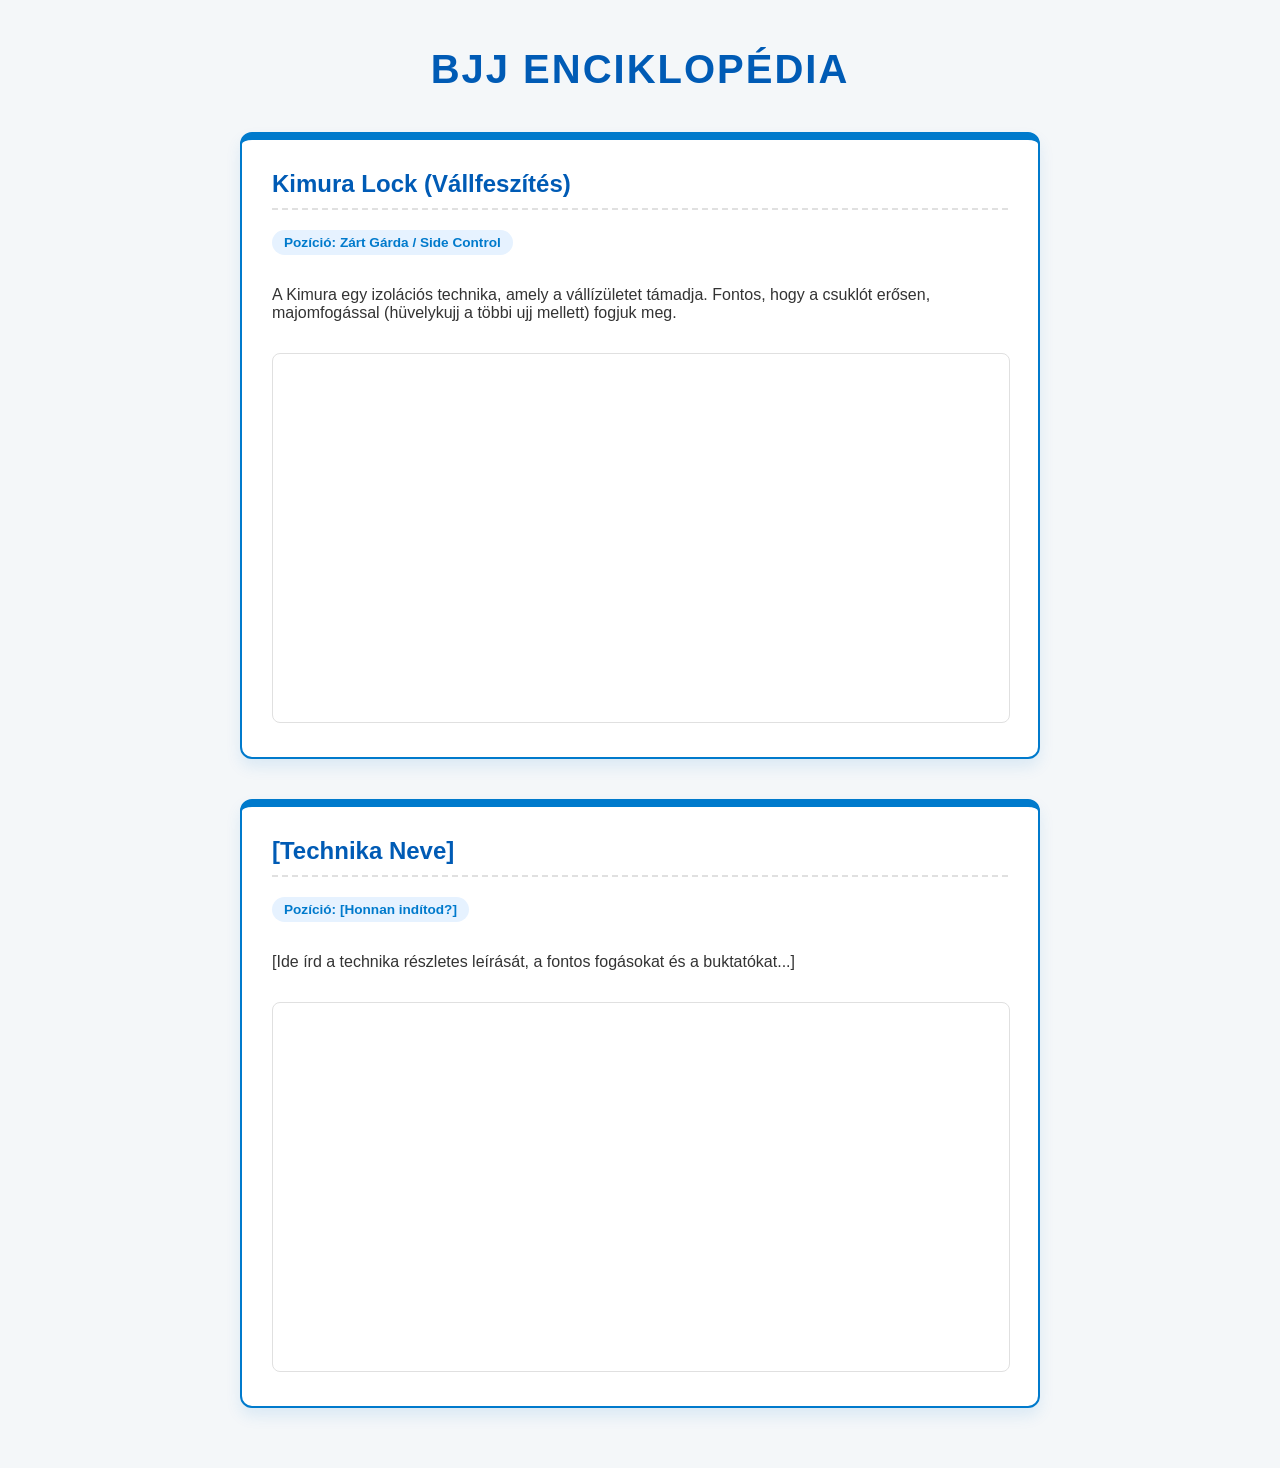
==== index.html @ 7ea1a387 "Első verzió feltöltése" ====
<!DOCTYPE html>
<html lang="hu">
<head>
    <meta charset="UTF-8">
    <title>Jiu-Jitsu Enciklopédia</title>
    <link rel="stylesheet" href="style.css">
</head>
<body>

    <h1 class="fo-cim">BJJ Enciklopédia</h1>

    <div class="alkalmazas-tarolo">

        <!-- ========================================== -->
        <!-- 1. TECHNIKA: KITÖLTÖTT PÉLDA               -->
        <!-- ========================================== -->
        <div class="technika-kartya">
            <h2>Kimura Lock (Vállfeszítés)</h2>
            <span class="cimke">Pozíció: Zárt Gárda / Side Control</span>
            
            <p>A Kimura egy izolációs technika, amely a vállízületet támadja. Fontos, hogy a csuklót erősen, majomfogással (hüvelykujj a többi ujj mellett) fogjuk meg.</p>
            
            <video autoplay loop muted playsinline style="pointer-events: none;">
                <source src="kimura-animacio.mp4" type="video/mp4">
            </video>
        </div>


        <!-- ========================================== -->
        <!-- 2. TECHNIKA: ÜRES PRESET (MÁSOLHATÓ)       -->
        <!-- ========================================== -->
        <div class="technika-kartya">
            <h2>[Technika Neve]</h2>
            <span class="cimke">Pozíció: [Honnan indítod?]</span>
            
            <p>[Ide írd a technika részletes leírását, a fontos fogásokat és a buktatókat...]</p>
            
            <!-- Ha még nincs videód, ezt a részt akár törölheted is addig -->
            <video autoplay loop muted playsinline style="pointer-events: none;">
                <source src="ide_jon_a_fajl_neve.mp4" type="video/mp4">
            </video>
        </div>
        <!-- PRESET VÉGE -->

    </div>

</body>
</html>
---- style.css ----
/* Alapvető beállítások */
body { 
    font-family: 'Segoe UI', Tahoma, Geneva, Verdana, sans-serif; 
    background-color: #f4f7f9; /* Nagyon halvány szürkéskék háttér */
    color: #333333; 
    margin: 0;
    padding: 20px; 
}

/* Főcím stílusa */
.fo-cim {
    text-align: center;
    color: #005bb5; /* Sötétkék */
    margin-bottom: 40px;
    font-size: 2.5em;
    text-transform: uppercase;
    letter-spacing: 2px;
}

/* A kártyák tartója (hogy középen legyenek) */
.alkalmazas-tarolo {
    max-width: 800px;
    margin: 0 auto;
}

/* Egy technika kártya dizájnja */
.technika-kartya { 
    background-color: #ffffff; /* Hófehér belső */
    padding: 30px; 
    border-radius: 12px; 
    border: 2px solid #007acc; /* Kék keret */
    border-top: 8px solid #007acc; /* Vastagabb kék csík a tetején */
    box-shadow: 0px 8px 15px rgba(0, 122, 204, 0.1); /* Halvány kék árnyék */
    margin-bottom: 40px; /* Távolság a következő kártyától */
}

/* Kártya címe */
.technika-kartya h2 { 
    color: #005bb5; 
    margin-top: 0;
    border-bottom: 2px dashed #e0e0e0;
    padding-bottom: 10px;
}

/* Kis címkék (pl. Pozíció) */
.cimke {
    display: inline-block;
    background-color: #e6f2ff;
    color: #007acc;
    padding: 5px 12px;
    border-radius: 20px;
    font-size: 0.85em;
    font-weight: bold;
    margin-bottom: 15px;
}

/* Videók és képek stílusa */
img, video { 
    width: 100%; 
    border-radius: 8px; 
    margin-top: 15px; 
    border: 1px solid #e0e0e0;
}
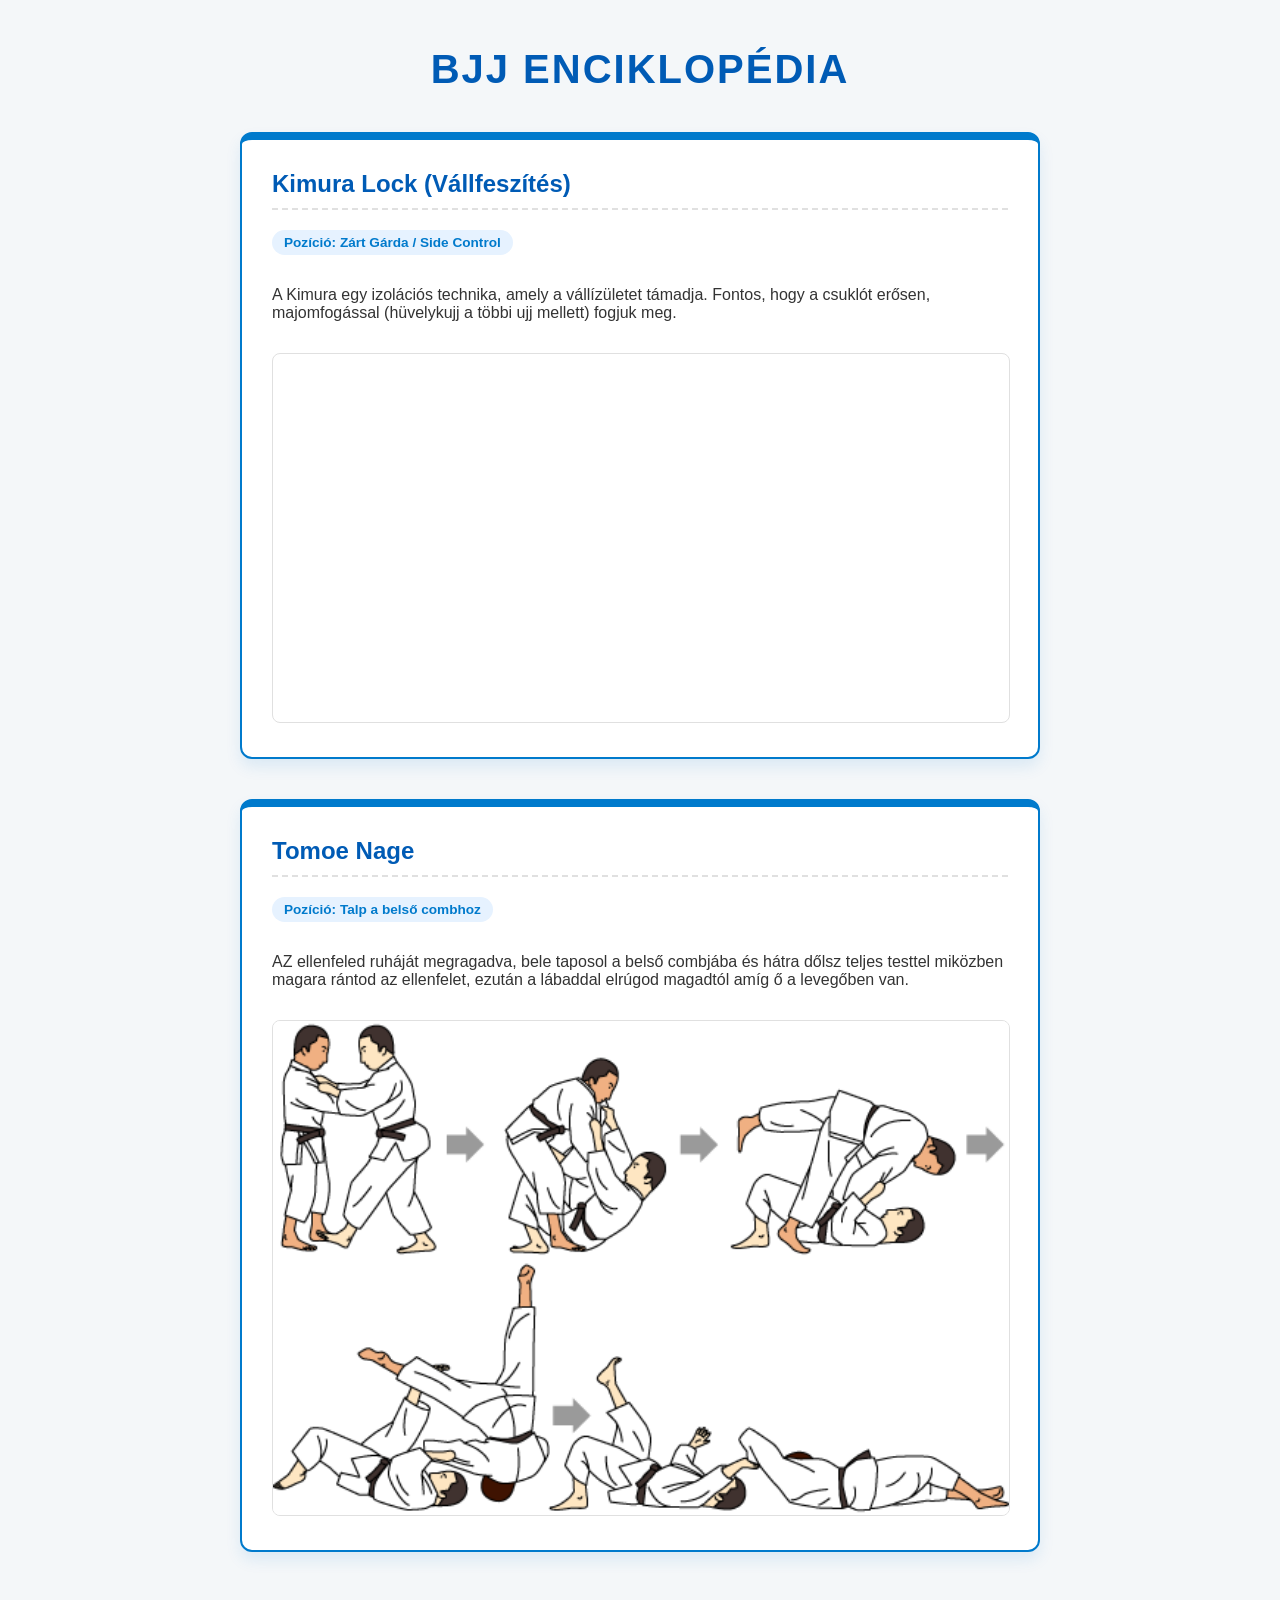
==== commit b44b4470: "kép hozzáadva" ====
--- a/index.html
+++ b/index.html
@@ -30,15 +30,13 @@
         <!-- 2. TECHNIKA: ÜRES PRESET (MÁSOLHATÓ)       -->
         <!-- ========================================== -->
         <div class="technika-kartya">
-            <h2>[Technika Neve]</h2>
-            <span class="cimke">Pozíció: [Honnan indítod?]</span>
+            <h2>Tomoe Nage</h2>
+            <span class="cimke">Pozíció: Talp a belső combhoz</span>
             
-            <p>[Ide írd a technika részletes leírását, a fontos fogásokat és a buktatókat...]</p>
+            <p>AZ ellenfeled ruháját megragadva, bele taposol a belső combjába és hátra dőlsz teljes testtel miközben magara rántod az ellenfelet, ezután a lábaddal elrúgod magadtól amíg ő a levegőben van.</p>
             
             <!-- Ha még nincs videód, ezt a részt akár törölheted is addig -->
-            <video autoplay loop muted playsinline style="pointer-events: none;">
-                <source src="ide_jon_a_fajl_neve.mp4" type="video/mp4">
-            </video>
+            <img src="images/tomoe-nage.png" alt="tomoe-nage">
         </div>
         <!-- PRESET VÉGE -->
 
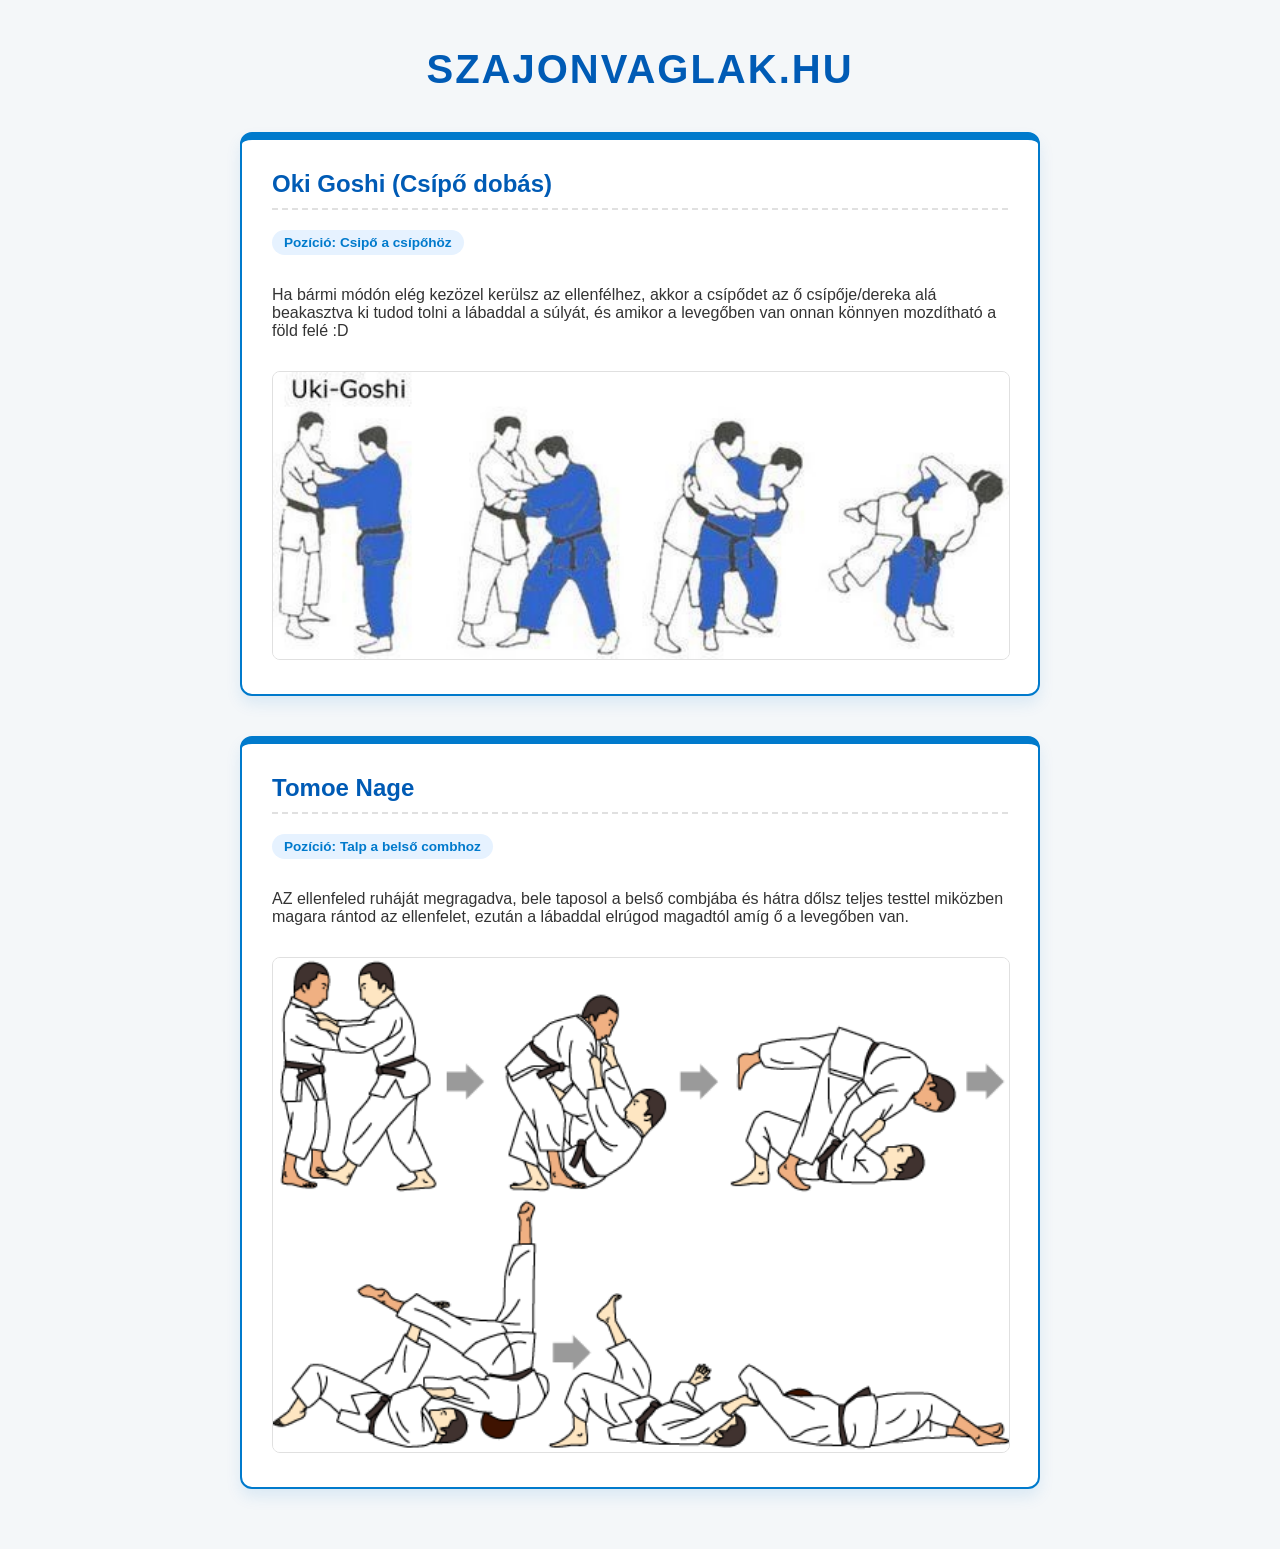
==== commit 7f990c0f: "kártya + felső ikon + cím" ====
--- a/index.html
+++ b/index.html
@@ -2,43 +2,36 @@
 <html lang="hu">
 <head>
     <meta charset="UTF-8">
-    <title>Jiu-Jitsu Enciklopédia</title>
+    <title>szajonvaglak.hu</title>
     <link rel="stylesheet" href="style.css">
+    <link rel="icon" type="image/png" href="images/ikon.png">
 </head>
 <body>
 
-    <h1 class="fo-cim">BJJ Enciklopédia</h1>
+    <h1 class="fo-cim">szajonvaglak.hu</h1>
 
     <div class="alkalmazas-tarolo">
 
-        <!-- ========================================== -->
-        <!-- 1. TECHNIKA: KITÖLTÖTT PÉLDA               -->
-        <!-- ========================================== -->
         <div class="technika-kartya">
-            <h2>Kimura Lock (Vállfeszítés)</h2>
-            <span class="cimke">Pozíció: Zárt Gárda / Side Control</span>
+            <h2>Oki Goshi (Csípő dobás)</h2>
+            <span class="cimke">Pozíció: Csipő a csípőhöz</span>
             
-            <p>A Kimura egy izolációs technika, amely a vállízületet támadja. Fontos, hogy a csuklót erősen, majomfogással (hüvelykujj a többi ujj mellett) fogjuk meg.</p>
+            <p>Ha bármi módón elég kezözel kerülsz az ellenfélhez, akkor a csípődet az ő csípője/dereka alá beakasztva ki tudod tolni a lábaddal a súlyát, és amikor a levegőben van onnan könnyen mozdítható a föld felé :D</p>
             
-            <video autoplay loop muted playsinline style="pointer-events: none;">
-                <source src="kimura-animacio.mp4" type="video/mp4">
-            </video>
+            <img src="images/oki-goshi.png" alt="oki-sohsi">
         </div>
 
 
-        <!-- ========================================== -->
-        <!-- 2. TECHNIKA: ÜRES PRESET (MÁSOLHATÓ)       -->
-        <!-- ========================================== -->
+
         <div class="technika-kartya">
             <h2>Tomoe Nage</h2>
             <span class="cimke">Pozíció: Talp a belső combhoz</span>
             
             <p>AZ ellenfeled ruháját megragadva, bele taposol a belső combjába és hátra dőlsz teljes testtel miközben magara rántod az ellenfelet, ezután a lábaddal elrúgod magadtól amíg ő a levegőben van.</p>
             
-            <!-- Ha még nincs videód, ezt a részt akár törölheted is addig -->
             <img src="images/tomoe-nage.png" alt="tomoe-nage">
         </div>
-        <!-- PRESET VÉGE -->
+        
 
     </div>
 
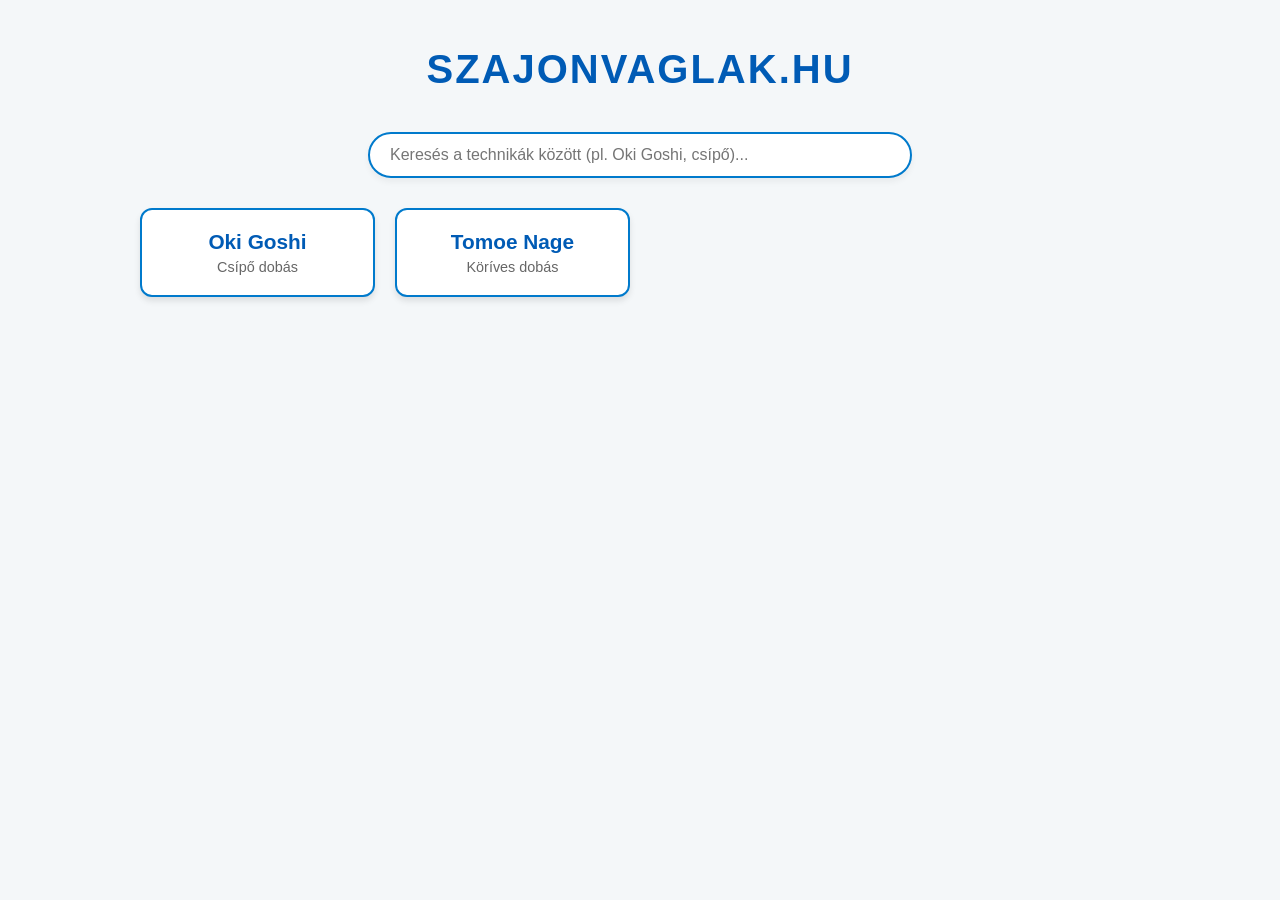
==== commit 8aab53e1: "NEW DESIGN + AI commentek benhagyva fejlesztési célból + java script animáció + keresőmező" ====
--- a/index.html
+++ b/index.html
@@ -10,30 +10,61 @@
 
     <h1 class="fo-cim">szajonvaglak.hu</h1>
 
-    <div class="alkalmazas-tarolo">
+<!-- Keresősáv -->
+<div class="kereso-tarolo">
+    <input type="text" id="kereso" placeholder="Keresés a technikák között (pl. Oki Goshi, csípő)..." onkeyup="keresesFuggveny()">
+</div>
 
-        <div class="technika-kartya">
-            <h2>Oki Goshi (Csípő dobás)</h2>
-            <span class="cimke">Pozíció: Csipő a csípőhöz</span>
+    <!-- A kártyák rácsa -->
+    <div class="kartya-racs">
+
+        <!-- 1. KÁRTYA: OKI GOSHI -->
+        <div class="mini-kartya" onclick="kartyaNagyitas(this)">
+            <div class="japan-nev">Oki Goshi</div>
+            <div class="magyar-nev">Csípő dobás</div>
             
-            <p>Ha bármi módón elég kezözel kerülsz az ellenfélhez, akkor a csípődet az ő csípője/dereka alá beakasztva ki tudod tolni a lábaddal a súlyát, és amikor a levegőben van onnan könnyen mozdítható a föld felé :D</p>
-            
-            <img src="images/oki-goshi.png" alt="oki-sohsi">
+            <!-- Ez nyílik le, ha ráviszed az egeret -->
+            <div class="kukucskalo">
+                <img src="images/oki-goshi.png" alt="Oki Goshi">
+            </div>
+
+            <!-- Ez a rész rejtve van, csak kattintás után, a nagy ablakban jelenik meg -->
+            <div class="rejtett-leiras">
+                <span class="cimke">Pozíció: Csipő a csípőhöz</span>
+                <p>Ha bármi módón elég kezözel kerülsz az ellenfélhez, akkor a csípődet az ő csípője/dereka alá beakasztva ki tudod tolni a lábaddal a súlyát, és amikor a levegőben van onnan könnyen mozdítható a föld felé :D</p>
+                <img src="images/oki-goshi.png" alt="Oki Goshi részletes" style="width: 100%; border-radius: 8px;">
+            </div>
         </div>
 
 
+        <!-- 2. KÁRTYA: TOMOE NAGE -->
+        <div class="mini-kartya" onclick="kartyaNagyitas(this)">
+            <div class="japan-nev">Tomoe Nage</div>
+            <div class="magyar-nev">Köríves dobás</div>
+            
+            <div class="kukucskalo">
+                <img src="images/tomoe-nage.png" alt="Tomoe Nage">
+            </div>
 
-        <div class="technika-kartya">
-            <h2>Tomoe Nage</h2>
-            <span class="cimke">Pozíció: Talp a belső combhoz</span>
-            
-            <p>AZ ellenfeled ruháját megragadva, bele taposol a belső combjába és hátra dőlsz teljes testtel miközben magara rántod az ellenfelet, ezután a lábaddal elrúgod magadtól amíg ő a levegőben van.</p>
-            
-            <img src="images/tomoe-nage.png" alt="tomoe-nage">
+            <div class="rejtett-leiras">
+                <span class="cimke">Pozíció: Talp a belső combhoz</span>
+                <p>Az ellenfeled ruháját megragadva, bele taposol a belső combjába és hátra dőlsz teljes testtel miközben magara rántod az ellenfelet, ezután a lábaddal elrúgod magadtól amíg ő a levegőben van.</p>
+                <img src="images/tomoe-nage.png" alt="Tomoe Nage részletes" style="width: 100%; border-radius: 8px;">
+            </div>
         </div>
         
+    </div>
 
+    <!-- A rejtett felugró ablak (Modal) -->
+    <div class="modal-hatter" id="nagyito-ablak" onclick="ablakBezar()">
+        <div class="modal-tartalom" onclick="event.stopPropagation()">
+            <span class="bezar-gomb" onclick="ablakBezar()">&times;</span>
+            <div id="modal-belso"></div>
+        </div>
     </div>
+
+    <!-- JavaScript összekötése -->
+    <script src="script.js"></script>
 
 </body>
 </html>
--- a/style.css
+++ b/style.css
@@ -1,48 +1,52 @@
-/* Alapvető beállítások */
+
 body { 
     font-family: 'Segoe UI', Tahoma, Geneva, Verdana, sans-serif; 
-    background-color: #f4f7f9; /* Nagyon halvány szürkéskék háttér */
+    background-color: #f4f7f9; 
     color: #333333; 
     margin: 0;
     padding: 20px; 
 }
 
-/* Főcím stílusa */
+
 .fo-cim {
     text-align: center;
-    color: #005bb5; /* Sötétkék */
+    color: #005bb5; 
     margin-bottom: 40px;
     font-size: 2.5em;
     text-transform: uppercase;
     letter-spacing: 2px;
 }
 
-/* A kártyák tartója (hogy középen legyenek) */
-.alkalmazas-tarolo {
-    max-width: 800px;
+
+.kartya-racs {
+    display: grid;
+    grid-template-columns: repeat(auto-fill, minmax(200px, 1fr));
+    gap: 20px;
+    max-width: 1000px;
     margin: 0 auto;
+    align-items: start;
 }
 
-/* Egy technika kártya dizájnja */
-.technika-kartya { 
-    background-color: #ffffff; /* Hófehér belső */
-    padding: 30px; 
-    border-radius: 12px; 
-    border: 2px solid #007acc; /* Kék keret */
-    border-top: 8px solid #007acc; /* Vastagabb kék csík a tetején */
-    box-shadow: 0px 8px 15px rgba(0, 122, 204, 0.1); /* Halvány kék árnyék */
-    margin-bottom: 40px; /* Távolság a következő kártyától */
+/* ========================================= */
+/*         KIS KÁRTYÁK STÍLUSA               */
+/* ========================================= */
+
+.mini-kartya {
+    background-color: #ffffff;
+    border: 2px solid #007acc;
+    border-radius: 12px;
+    padding: 20px 15px;
+    text-align: center;
+    cursor: pointer;
+    transition: all 0.3s ease; /* Finom animáció */
+    box-shadow: 0 4px 6px rgba(0,0,0,0.1);
 }
 
-/* Kártya címe */
-.technika-kartya h2 { 
-    color: #005bb5; 
-    margin-top: 0;
-    border-bottom: 2px dashed #e0e0e0;
-    padding-bottom: 10px;
-}
+/* Betűtípusok a kártyán belül */
+.japan-nev { font-weight: bold; font-size: 1.3em; color: #005bb5; }
+.magyar-nev { font-size: 0.9em; color: #666; margin-top: 5px; }
 
-/* Kis címkék (pl. Pozíció) */
+/* Kis kék címkék (pl. Pozíció) a leírásban */
 .cimke {
     display: inline-block;
     background-color: #e6f2ff;
@@ -51,13 +55,108 @@
     border-radius: 20px;
     font-size: 0.85em;
     font-weight: bold;
-    margin-bottom: 15px;
+    margin: 15px 0;
 }
 
-/* Videók és képek stílusa */
-img, video { 
+/* Hover (rámegy az egér) animáció a kártyán */
+.mini-kartya:hover {
+    transform: translateY(-5px); /* Kicsit felemelkedik */
+    box-shadow: 0 8px 15px rgba(0,122,204,0.3); /* Erősebb árnyék */
+}
+
+/* Kukucskáló kép: alapból nulla a magassága és láthatatlan */
+.kukucskalo {
+    max-height: 0;
+    opacity: 0;
+    overflow: hidden;
+    transition: all 0.4s ease;
+}
+
+.kukucskalo img, .kukucskalo video {
+    width: 100%;
+    height: 120px;
+    object-fit: cover; /* Levágja a kilógó részeket, hogy szép téglalap maradjon */
+    border-radius: 8px;
+    margin-top: 15px;
+}
+
+/* Amikor ráviszed az egeret, a kukucskáló kinyílik */
+.mini-kartya:hover .kukucskalo {
+    max-height: 150px;
+    opacity: 1;
+}
+
+/* A részletes szöveget és nagy képet elrejtjük a kis kártyán */
+.rejtett-leiras { 
+    display: none;
+    font-size: large;
+}
+
+/* ========================================= */
+/* FELUGRÓ ABLAK (MODAL) STÍLUSOK            */
+/* ========================================= */
+
+.modal-hatter {
+    display: none; /* Alapból rejtve van */
+    position: fixed; 
+    top: 0; 
+    left: 0; 
     width: 100%; 
-    border-radius: 8px; 
-    margin-top: 15px; 
-    border: 1px solid #e0e0e0;
+    height: 100%;
+    background-color: rgba(0,0,0,0.8); /* Sötétítő réteg */
+    z-index: 1000;
+    justify-content: center;
+    align-items: center;
+}
+
+.modal-tartalom {
+    background-color: #fff;
+    padding: 45px;
+    border-radius: 12px;
+    max-width: 650px;
+    width: 90%;
+    position: relative;
+    max-height: 90vh; /* Ne lógjon le a képernyőről */
+    overflow-y: auto; /* Lehessen görgetni, ha hosszú a szöveg */
+    text-align: left; /* A nagy ablakban balra zárjuk a szöveget, könnyebb olvasni */
+}
+
+.bezar-gomb {
+    position: absolute; 
+    top: 10px; 
+    right: 20px;
+    font-size: 32px; 
+    cursor: pointer; 
+    color: #333; 
+    font-weight: bold;
+}
+
+.bezar-gomb:hover {
+    color: #ff3333; /* Piros lesz, ha ráviszed az egeret */
+}
+
+
+/* ========================================= */
+/* KERESŐSÁV STÍLUSA                         */
+/* ========================================= */
+.kereso-tarolo {
+    text-align: center;
+    margin-bottom: 30px;
+}
+
+#kereso {
+    width: 100%;
+    max-width: 500px;
+    padding: 12px 20px;
+    font-size: 16px;
+    border: 2px solid #007acc;
+    border-radius: 25px; /* Szép kerekített szélű */
+    outline: none;
+    box-shadow: 0 4px 6px rgba(0,0,0,0.05);
+    transition: all 0.3s ease;
+}
+
+#kereso:focus {
+    box-shadow: 0 6px 12px rgba(0,122,204,0.2);
+    max-width: 550px; /* Kattintáskor picit megnő a mező */
 }
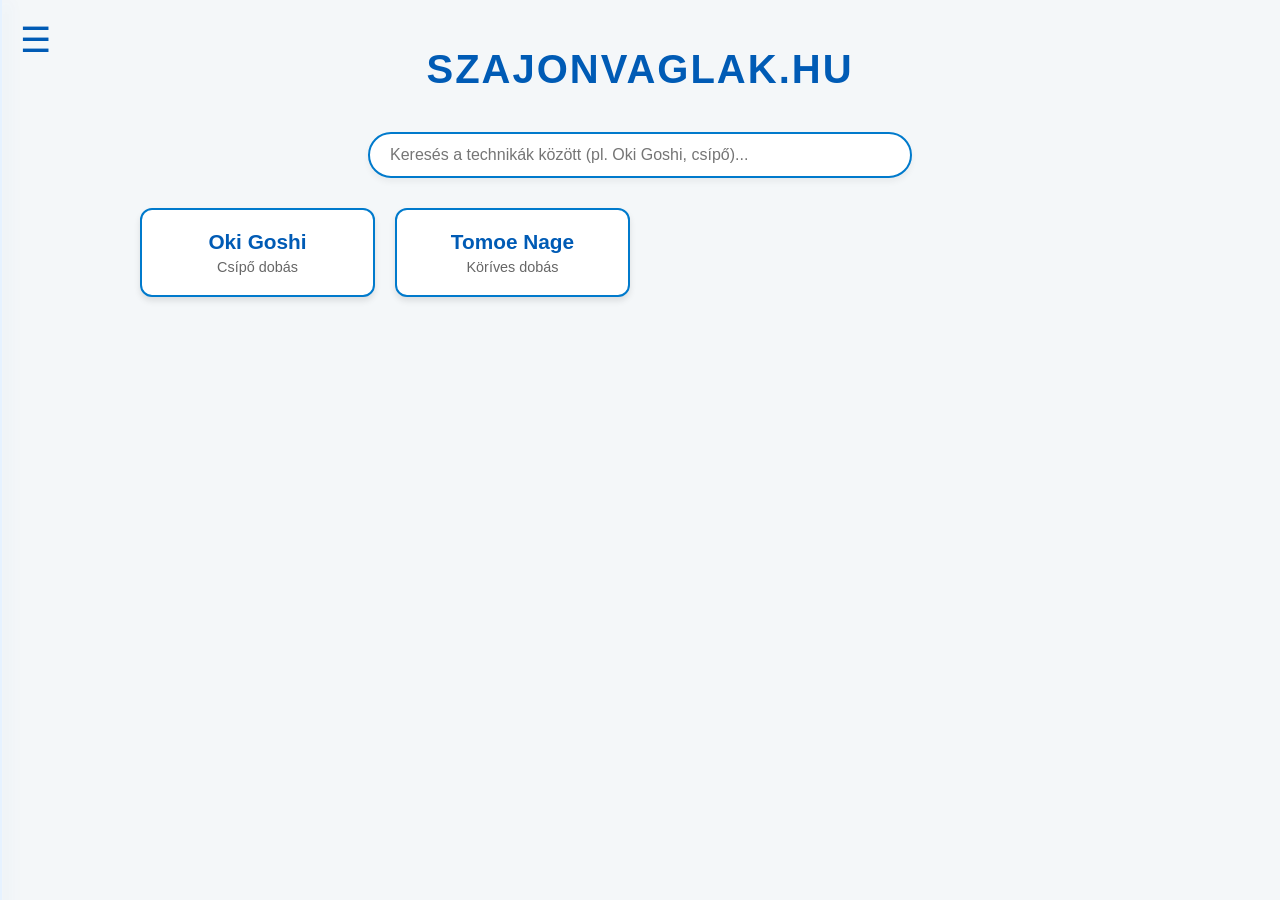
==== commit ac6f588b: "üres kártyák feltöltése, a képek és a szövegek hozzáadása. A menüben a linkek javítása, hogy a megfe" ====
--- a/index.html
+++ b/index.html
@@ -7,6 +7,20 @@
     <link rel="icon" type="image/png" href="images/ikon.png">
 </head>
 <body>
+
+<body>
+
+   <!-- Hamburger gomb a bal felső sarokba -->
+    <span class="hamburger-gomb" onclick="menuNyitas()">&#9776;</span>
+
+    <!-- A rejtett, becsúszó világos oldalsó menü -->
+    <div id="oldal-menu" class="oldalsav-vilagos">
+        <a href="javascript:void(0)" class="bezar-gomb-menu" onclick="menuZaras()">&times;</a>
+        <h2 class="menu-cim">Kategóriák</h2>
+        <a href="index.html" class="aktiv">Mozdulatok</a>
+        <a href="feszitesek.html">Feszítések</a>
+        <a href="eletpontok.html">Vitális pontok</a>
+    </div>
 
     <h1 class="fo-cim">szajonvaglak.hu</h1>
 
@@ -53,7 +67,10 @@
             </div>
         </div>
         
-    </div>
+
+
+        
+    </div>    <!-- EZEN A DIVEN BELÜL KELL LENNIE A KÁRTYÁKNAK!!! -->
 
     <!-- A rejtett felugró ablak (Modal) -->
     <div class="modal-hatter" id="nagyito-ablak" onclick="ablakBezar()">
--- a/style.css
+++ b/style.css
@@ -159,4 +159,98 @@
 #kereso:focus {
     box-shadow: 0 6px 12px rgba(0,122,204,0.2);
     max-width: 550px; /* Kattintáskor picit megnő a mező */
+}
+
+
+
+
+
+/* ========================================= */
+/* HAMBURGER GOMB ÉS VILÁGOS OLDALSÁV        */
+/* ========================================= */
+
+.hamburger-gomb {
+    font-size: 35px;
+    cursor: pointer;
+    color: #005bb5;
+    position: absolute;
+    top: 20px;
+    left: 20px;
+    transition: all 0.3s ease;
+    z-index: 100;
+}
+
+.hamburger-gomb:hover {
+    color: #007acc;
+    transform: scale(1.1); /* Picit megnő a gomb, ha ráviszed az egeret */
+}
+
+/* Világos, becsúszó oldalsáv */
+.oldalsav-vilagos {
+    height:100%;
+    width: 0; /* Kezdetben rejtve */
+    position: fixed;
+    z-index: 2000;
+    top: 0;
+    left: 0;
+    background-color: #ffffff; /* Fehér, mint a kártyák */
+    border-right: 2px solid #e6f2ff; /* Halványkék szegély */
+    overflow-x: hidden;
+    transition: width 0.4s cubic-bezier(0.25, 0.8, 0.25, 1); /* Nagyon smooth animáció! */
+    padding-top: 30px;
+    box-shadow: 5px 0 15px rgba(0, 91, 181, 0.15); /* Halvány kékes árnyék */
+    white-space: nowrap; /* A szöveg ne törjön szét csúszás közben */
+}
+
+.menu-cim {
+    color: #005bb5;
+    text-align: center;
+    margin-bottom: 20px;
+    font-size: 1.5em;
+    border-bottom: 2px solid #e6f2ff;
+    padding-bottom: 15px;
+    margin-left: 20px;
+    margin-right: 20px;
+}
+
+/* Menüpontok (Fülek) */
+.oldalsav-vilagos a {
+    padding: 15px 20px;
+    text-decoration: none;
+    font-size: 1.2em;
+    color: #666;
+    display: block;
+    font-weight: bold;
+    transition: all 0.3s ease;
+    border-left: 4px solid transparent; /* Készülünk a hoverre */
+}
+
+/* Smooth hover effekt */
+.oldalsav-vilagos a:hover {
+    background-color: #e6f2ff;
+    color: #007acc;
+    border-left: 4px solid #007acc; /* Kék csík jelenik meg a bal szélén */
+}
+
+/* Aktív fül (Mozdulatok) */
+.oldalsav-vilagos a.aktiv {
+    background-color: #007acc;
+    color: #ffffff;
+    border-left: 4px solid #004c99;
+}
+
+/* A piros X gomb */
+.oldalsav-vilagos .bezar-gomb-menu {
+    position: absolute;
+    top: 10px;
+    right: 15px;
+    font-size: 36px;
+    padding: 0;
+    border: none;
+}
+
+.oldalsav-vilagos .bezar-gomb-menu:hover {
+    color: #ff3333;
+    background-color: transparent;
+    border: none;
 }
